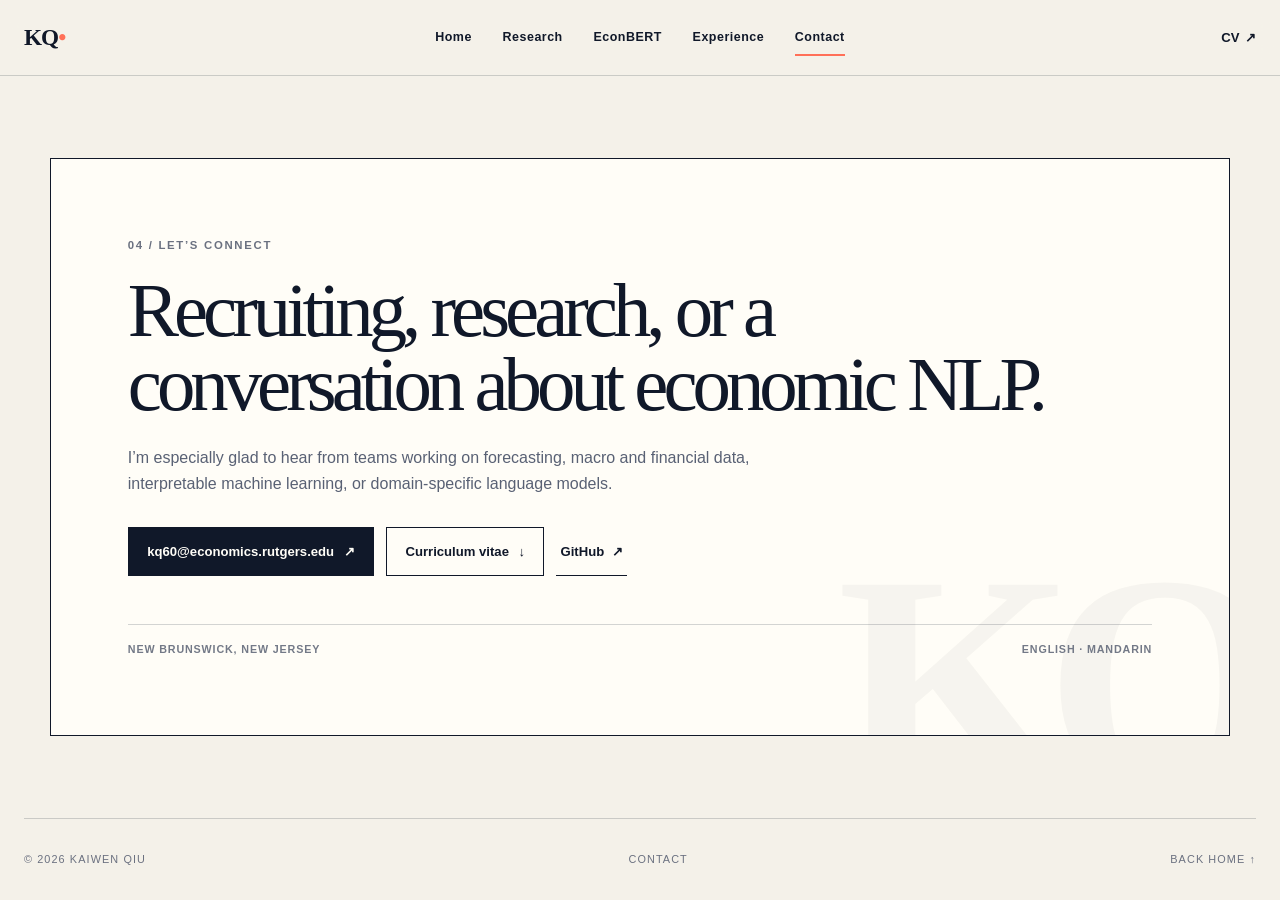
==== contact.html @ 98db7cef "Split portfolio into focused research pages" ====
<!doctype html>
<html lang="en">
  <head>
    <meta charset="UTF-8" />
    <meta name="viewport" content="width=device-width, initial-scale=1" />
    <meta
      name="description"
      content="Contact Kaiwen Qiu about recruiting, research collaboration, forecasting, quantitative economics, or economic NLP."
    />
    <meta name="theme-color" content="#101829" />
    <meta property="og:type" content="website" />
    <meta
      property="og:url"
      content="https://q136844908.github.io/contact.html"
    />
    <meta property="og:title" content="Contact — Kaiwen Qiu" />
    <meta
      property="og:description"
      content="Get in touch about recruiting, research collaboration, forecasting, or economic NLP."
    />
    <meta
      property="og:image"
      content="https://q136844908.github.io/assets/og-preview.jpg"
    />
    <meta name="twitter:card" content="summary_large_image" />
    <link rel="canonical" href="https://q136844908.github.io/contact.html" />
    <title>Contact — Kaiwen Qiu</title>
    <link rel="icon" href="assets/favicon.svg" />
    <link rel="stylesheet" href="styles.css" />
  </head>
  <body class="subpage contact-page">
    <a class="skip-link" href="#main-content">Skip to content</a>

    <header class="site-header">
      <a class="wordmark" href="index.html" aria-label="Kaiwen Qiu home"
        >KQ<span>•</span></a
      >
      <nav aria-label="Primary navigation">
        <a href="index.html">Home</a>
        <a href="research.html">Research</a>
        <a href="econbert.html">EconBERT</a>
        <a href="experience.html">Experience</a>
        <a class="active" aria-current="page" href="contact.html">Contact</a>
      </nav>
      <a
        class="nav-cv"
        href="assets/Kaiwen_Qiu_CV.pdf"
        target="_blank"
        rel="noreferrer"
        >CV <span aria-hidden="true">↗</span></a
      >
    </header>

    <main id="main-content" class="contact-main">
      <section class="section-shell contact standalone-contact">
        <div class="contact-card">
          <p class="section-index">04 / Let’s connect</p>
          <h1>Recruiting, research, or a conversation about economic NLP.</h1>
          <p>
            I’m especially glad to hear from teams working on forecasting, macro
            and financial data, interpretable machine learning, or
            domain-specific language models.
          </p>
          <div class="contact-actions">
            <a class="button-primary" href="mailto:kq60@economics.rutgers.edu"
              >kq60@economics.rutgers.edu <span aria-hidden="true">↗</span></a
            >
            <a
              class="button-secondary"
              href="assets/Kaiwen_Qiu_CV.pdf"
              target="_blank"
              rel="noreferrer"
              >Curriculum vitae <span aria-hidden="true">↓</span></a
            >
            <a
              class="text-link"
              href="https://github.com/q136844908"
              target="_blank"
              rel="noreferrer"
              >GitHub <span aria-hidden="true">↗</span></a
            >
          </div>
          <div class="contact-meta">
            <span>New Brunswick, New Jersey</span
            ><span>English · Mandarin</span>
          </div>
        </div>
      </section>
    </main>

    <footer>
      <span>© 2026 Kaiwen Qiu</span>
      <span>Contact</span>
      <a href="index.html">Back home ↑</a>
    </footer>
  </body>
</html>
---- styles.css ----
:root {
  --ink: #101829;
  --ink-soft: #253049;
  --paper: #f4f1e9;
  --paper-deep: #e8e2d7;
  --white: #fffdf7;
  --coral: #ff7058;
  --aqua: #55d9c6;
  --violet: #ac9cff;
  --muted: #596174;
  --line: rgba(16, 24, 41, 0.18);
  --dark-line: #39455e;
  --radius: 0.55rem;
  --serif: Georgia, "Times New Roman", serif;
  --sans: "Avenir Next", Avenir, "Segoe UI", Helvetica, Arial, sans-serif;
}

* {
  box-sizing: border-box;
}

html {
  scroll-behavior: smooth;
  scroll-padding-top: 96px;
}

body {
  margin: 0;
  overflow-x: hidden;
  background: var(--paper);
  color: var(--ink);
  font-family: var(--sans);
  font-size: 16px;
  line-height: 1.6;
  text-rendering: optimizeLegibility;
}

a {
  color: inherit;
  text-decoration: none;
}
button,
textarea {
  font: inherit;
}
button {
  color: inherit;
}
img {
  max-width: 100%;
}
::selection {
  background: var(--aqua);
  color: var(--ink);
}

:focus-visible {
  outline: 3px solid var(--coral);
  outline-offset: 4px;
}

.skip-link {
  position: fixed;
  z-index: 100;
  top: 12px;
  left: 12px;
  padding: 0.6rem 0.8rem;
  background: var(--ink);
  color: var(--white);
  transform: translateY(-150%);
  transition: transform 0.2s ease;
}

.skip-link:focus {
  transform: translateY(0);
}

.sr-only {
  position: absolute;
  width: 1px;
  height: 1px;
  padding: 0;
  margin: -1px;
  overflow: hidden;
  clip: rect(0, 0, 0, 0);
  white-space: nowrap;
  border: 0;
}

.section-shell {
  width: min(1180px, calc(100% - 48px));
  margin-inline: auto;
}

.site-header {
  position: sticky;
  z-index: 20;
  top: 0;
  width: 100%;
  min-height: 76px;
  padding-inline: max(24px, calc((100% - 1280px) / 2));
  display: grid;
  grid-template-columns: 1fr auto 1fr;
  align-items: center;
  background: rgba(244, 241, 233, 0.93);
  border-bottom: 1px solid var(--line);
  backdrop-filter: blur(14px);
}

.wordmark {
  width: max-content;
  font-family: var(--serif);
  font-size: 1.45rem;
  font-weight: 700;
  letter-spacing: -0.04em;
}

.wordmark span {
  color: var(--coral);
}

.site-header nav {
  display: flex;
  gap: clamp(1.1rem, 2.4vw, 2rem);
  font-size: 0.78rem;
  font-weight: 750;
  letter-spacing: 0.04em;
}

.site-header nav a,
.nav-cv,
footer a {
  transition: opacity 0.2s ease;
}

.site-header nav a:hover,
.nav-cv:hover,
footer a:hover {
  opacity: 0.56;
}

.nav-cv {
  justify-self: end;
  display: inline-flex;
  align-items: center;
  gap: 0.35rem;
  font-size: 0.82rem;
  font-weight: 800;
}

.hero {
  position: relative;
  min-height: calc(100vh - 76px);
  padding: clamp(64px, 8vw, 112px) 0 94px;
  display: grid;
  grid-template-columns: minmax(0, 0.92fr) minmax(460px, 1.08fr);
  gap: clamp(3.5rem, 7vw, 6.7rem);
  align-items: center;
}

.hero::before,
.hero::after {
  content: "";
  position: absolute;
  pointer-events: none;
}

.hero::before {
  z-index: -1;
  width: 430px;
  height: 430px;
  left: -290px;
  top: 70px;
  border: 1px solid rgba(16, 24, 41, 0.09);
  border-radius: 50%;
}

.hero::after {
  z-index: -1;
  right: -160px;
  bottom: 38px;
  width: 320px;
  height: 130px;
  background-image: radial-gradient(
    rgba(16, 24, 41, 0.14) 1px,
    transparent 1px
  );
  background-size: 13px 13px;
  opacity: 0.5;
}

.availability,
.section-index,
.eyebrow {
  font-size: 0.71rem;
  text-transform: uppercase;
  letter-spacing: 0.15em;
  font-weight: 800;
}

.availability {
  display: flex;
  align-items: center;
  gap: 0.65rem;
  margin: 0;
}

.availability span {
  width: 8px;
  height: 8px;
  border-radius: 50%;
  background: var(--coral);
  box-shadow: 0 0 0 5px rgba(255, 112, 88, 0.13);
}

.hero h1 {
  margin: 1.45rem 0 1.45rem;
  font-family: var(--serif);
  font-size: clamp(5rem, 9vw, 8.1rem);
  font-weight: 500;
  line-height: 0.76;
  letter-spacing: -0.078em;
}

.hero-role {
  max-width: 690px;
  margin: 0;
  font-size: clamp(1.48rem, 2.7vw, 2.35rem);
  font-weight: 680;
  line-height: 1.13;
  letter-spacing: -0.043em;
}

.hero-role em {
  color: var(--coral);
  font-family: var(--serif);
  font-weight: 500;
}

.hero-summary {
  max-width: 610px;
  margin: 1.55rem 0 0;
  color: #485168;
  font-size: 1rem;
}

.hero-actions,
.contact-actions {
  display: flex;
  flex-wrap: wrap;
  gap: 0.75rem;
  margin-top: 1.9rem;
}

.button-primary,
.button-secondary {
  min-height: 49px;
  padding: 0.72rem 1.15rem;
  display: inline-flex;
  align-items: center;
  justify-content: center;
  gap: 0.6rem;
  border: 1px solid var(--ink);
  font-size: 0.82rem;
  font-weight: 800;
  transition:
    transform 0.2s ease,
    box-shadow 0.2s ease;
}

.button-primary {
  background: var(--ink);
  color: var(--white);
}
.button-secondary {
  background: transparent;
}

.button-primary:hover,
.button-secondary:hover {
  transform: translate(-2px, -2px);
  box-shadow: 4px 4px 0 var(--coral);
}

.role-note {
  max-width: 540px;
  margin: 1.1rem 0 0;
  color: #6a7180;
  font-size: 0.76rem;
}

.hero-demo {
  min-width: 0;
}

.demo-card {
  position: relative;
  overflow: hidden;
  padding: clamp(1.2rem, 3vw, 1.7rem);
  background: var(--ink);
  color: var(--white);
  border-radius: 11px;
  box-shadow: 16px 18px 0 rgba(255, 112, 88, 0.25);
}

.demo-card::before {
  content: "";
  position: absolute;
  inset: 0 0 auto auto;
  width: 240px;
  height: 240px;
  background: radial-gradient(
    circle at 100% 0%,
    rgba(85, 217, 198, 0.2),
    transparent 66%
  );
  pointer-events: none;
}

.demo-topline {
  display: flex;
  justify-content: space-between;
  gap: 1rem;
  color: #aeb8cf;
  font-size: 0.64rem;
  letter-spacing: 0.11em;
  font-weight: 800;
}

.demo-topline > div {
  display: flex;
  align-items: center;
  gap: 0.5rem;
}

.live-dot {
  width: 7px;
  height: 7px;
  display: inline-block;
  flex: 0 0 auto;
  border-radius: 50%;
  background: var(--aqua);
  box-shadow: 0 0 0 4px rgba(85, 217, 198, 0.12);
}

.demo-card h2 {
  max-width: 470px;
  margin: 1.25rem 0 0.35rem;
  font-family: var(--serif);
  font-size: clamp(1.65rem, 3vw, 2.15rem);
  font-weight: 500;
  line-height: 1.08;
  letter-spacing: -0.04em;
}

.demo-intro {
  max-width: 490px;
  margin: 0 0 1.15rem;
  color: #aeb8cf;
  font-size: 0.8rem;
}

.example-tabs {
  display: flex;
  flex-wrap: wrap;
  gap: 0.4rem;
  margin-bottom: 0.55rem;
}

.example-tabs button {
  border: 1px solid #3b4761;
  background: transparent;
  color: #b7c0d2;
  border-radius: 99px;
  padding: 0.28rem 0.68rem;
  font-size: 0.67rem;
  cursor: pointer;
}

.example-tabs button:hover {
  border-color: var(--aqua);
}

.example-tabs button.active {
  background: var(--aqua);
  border-color: var(--aqua);
  color: var(--ink);
  font-weight: 800;
}

.demo-card textarea {
  display: block;
  width: 100%;
  min-height: 118px;
  resize: vertical;
  border: 1px solid #3b4761;
  border-radius: 4px;
  outline: none;
  background: #172238;
  color: var(--white);
  padding: 0.85rem;
  font-size: 0.84rem;
  line-height: 1.52;
  transition: border-color 0.2s ease;
}

.demo-card textarea:focus {
  border-color: var(--aqua);
}

.analyze-button {
  width: 100%;
  margin-top: 0.55rem;
  padding: 0.72rem 1rem;
  display: flex;
  align-items: center;
  justify-content: center;
  gap: 0.5rem;
  border: 0;
  background: var(--coral);
  color: var(--ink);
  font-weight: 850;
  cursor: pointer;
  transition: background 0.2s ease;
}

.analyze-button:hover {
  background: #ff8a76;
}
.analyze-button:disabled {
  opacity: 0.6;
  cursor: not-allowed;
}

.result-panel {
  margin-top: 1.05rem;
  padding-top: 0.95rem;
  border-top: 1px solid #34415b;
}
.score-head {
  display: flex;
  align-items: center;
  justify-content: space-between;
  gap: 1rem;
}
.score-head > div {
  display: flex;
  align-items: baseline;
  gap: 0.7rem;
}
.score-head span {
  color: #aeb8cf;
  font-size: 0.71rem;
}
.score-head strong {
  font-family: var(--serif);
  font-size: 1.85rem;
  font-weight: 500;
}

.classification {
  display: inline-flex;
  align-items: center;
  gap: 0.3rem;
  padding: 0.24rem 0.5rem;
  border: 1px solid #45516a;
  border-radius: 99px;
}

.classification.positive {
  color: var(--aqua);
}
.classification.negative {
  color: #ff947f;
}
.classification.neutral {
  color: #d1c8ff;
}

.tone-track {
  position: relative;
  height: 5px;
  margin: 0.58rem 0 0.2rem;
  background: linear-gradient(90deg, var(--coral), #6f7890 50%, var(--aqua));
  border-radius: 99px;
}

.tone-track i {
  position: absolute;
  top: 50%;
  width: 13px;
  height: 13px;
  background: var(--white);
  border: 3px solid var(--ink);
  border-radius: 50%;
  transform: translate(-50%, -50%);
}

.tone-labels {
  display: flex;
  justify-content: space-between;
  color: #8390a9;
  font-size: 0.57rem;
}

.probabilities {
  display: grid;
  grid-template-columns: repeat(3, 1fr);
  gap: 0.7rem;
  margin-top: 0.8rem;
}

.probabilities div {
  display: grid;
  grid-template-columns: 1fr auto;
  gap: 0.33rem;
  color: #aeb8cf;
  font-size: 0.64rem;
}

.probabilities b {
  color: var(--white);
}
.probabilities i {
  grid-column: 1 / -1;
  height: 3px;
  overflow: hidden;
  background: #34415b;
}
.probabilities em {
  display: block;
  height: 100%;
  background: var(--aqua);
  transition: width 0.25s ease;
}
.demo-footnote {
  margin: 0.7rem 0 0;
  color: #7d89a0;
  font-size: 0.59rem;
}

.demo-notice {
  margin-top: 0.9rem;
  padding: 0.72rem;
  border: 1px solid rgba(255, 112, 88, 0.55);
  background: rgba(255, 112, 88, 0.08);
  color: #c9d0df;
  font-size: 0.72rem;
}

.demo-notice strong {
  display: block;
  color: var(--white);
}

.demo-link {
  width: max-content;
  margin: 1.2rem 0 0 auto;
  display: flex;
  align-items: center;
  gap: 0.5rem;
  border-bottom: 1px solid var(--ink);
  font-size: 0.72rem;
  font-weight: 800;
}

.proof-bar {
  background: var(--coral);
  border-block: 1px solid var(--ink);
}

.proof-grid {
  display: grid;
  grid-template-columns: repeat(4, 1fr);
}

.proof-grid div {
  min-height: 108px;
  padding: 1.15rem 1.4rem;
  display: flex;
  flex-direction: column;
  justify-content: center;
  border-right: 1px solid rgba(16, 24, 41, 0.35);
}

.proof-grid div:first-child {
  border-left: 1px solid rgba(16, 24, 41, 0.35);
}
.proof-grid strong {
  font-family: var(--serif);
  font-size: 1.22rem;
  font-weight: 600;
  letter-spacing: -0.02em;
}
.proof-grid span {
  margin-top: 0.12rem;
  font-size: 0.69rem;
  font-weight: 720;
  letter-spacing: 0.035em;
}

.section-block {
  padding-block: 122px;
}

.section-heading {
  display: grid;
  grid-template-columns: 0.7fr 1.3fr 0.75fr;
  gap: clamp(2rem, 4vw, 3.4rem);
  align-items: start;
  margin-bottom: 4.3rem;
}

.section-index {
  margin: 0;
  color: #6b7180;
}

.section-heading h2,
.story-heading h2,
.contact h2 {
  margin: 0;
  font-family: var(--serif);
  font-size: clamp(2.65rem, 5vw, 4.85rem);
  font-weight: 500;
  line-height: 0.99;
  letter-spacing: -0.057em;
}

.section-heading > p:last-child,
.story-heading > p {
  margin: 0.15rem 0 0;
  color: var(--muted);
}

.research-list {
  border-top: 1px solid var(--ink);
}

.research-card {
  position: relative;
  padding: 2.35rem 0;
  display: grid;
  grid-template-columns: 72px minmax(0, 1.04fr) minmax(300px, 0.96fr);
  gap: clamp(1.5rem, 4vw, 3rem);
  border-bottom: 1px solid var(--line);
}

.research-card::before {
  content: "";
  position: absolute;
  left: 0;
  bottom: -1px;
  width: 70px;
  height: 3px;
  transition: width 0.35s ease;
}

.research-card:hover::before {
  width: 100%;
}
.research-card.coral::before {
  background: var(--coral);
}
.research-card.aqua::before {
  background: var(--aqua);
}
.research-card.violet::before {
  background: var(--violet);
}
.paper-number {
  font-family: var(--serif);
  font-size: 1.05rem;
}

.paper-body > p:first-child,
.eyebrow {
  margin: 0 0 0.7rem;
  color: #6b7180;
  font-size: 0.68rem;
  font-weight: 800;
  letter-spacing: 0.12em;
  text-transform: uppercase;
}

.paper-body h3 {
  margin: 0;
  font-family: var(--serif);
  font-size: clamp(1.55rem, 2.3vw, 1.95rem);
  font-weight: 500;
  line-height: 1.12;
  letter-spacing: -0.032em;
}

.paper-authors {
  margin: 0.75rem 0 0;
  color: #555e71;
  font-size: 0.79rem;
  font-style: italic;
}

.tags {
  display: flex;
  flex-wrap: wrap;
  gap: 0.35rem;
  margin-top: 1.05rem;
}

.tags span {
  padding: 0.24rem 0.55rem;
  border: 1px solid var(--line);
  border-radius: 99px;
  font-size: 0.64rem;
  font-weight: 700;
}

.paper-summary > p {
  margin: 0;
  color: #50596d;
  font-size: 0.88rem;
}

.paper-result {
  margin-top: 1.1rem;
  padding: 0.9rem 1rem;
  display: grid;
  grid-template-columns: auto 1fr;
  gap: 0.85rem;
  align-items: center;
  background: var(--paper-deep);
  border-left: 3px solid var(--coral);
}

.paper-result strong {
  font-family: var(--serif);
  font-size: 1.55rem;
  white-space: nowrap;
}
.paper-result span {
  color: #4f5768;
  font-size: 0.73rem;
  line-height: 1.42;
}

.paper-summary details {
  margin-top: 1rem;
  border-top: 1px solid var(--line);
}

.paper-summary summary {
  padding: 0.72rem 0;
  display: flex;
  justify-content: space-between;
  gap: 1rem;
  font-size: 0.7rem;
  font-weight: 800;
  letter-spacing: 0.06em;
  text-transform: uppercase;
  cursor: pointer;
  list-style: none;
}

.paper-summary summary::-webkit-details-marker {
  display: none;
}
.paper-summary summary span {
  color: var(--coral);
  font-size: 1rem;
  transition: transform 0.2s ease;
}
.paper-summary details[open] summary span {
  transform: rotate(45deg);
}
.paper-summary details p {
  margin: 0 0 0.75rem;
  color: #596174;
  font-size: 0.8rem;
}

.econbert-story {
  padding-block: 122px;
  background: var(--ink);
  color: var(--white);
}
.section-index.light {
  color: #a7b1c5;
}

.story-heading {
  display: grid;
  grid-template-columns: 1.35fr 0.65fr;
  gap: clamp(3rem, 7vw, 6rem);
  align-items: end;
}

.story-heading h2 {
  margin-top: 1.2rem;
}
.story-heading > p {
  color: #b5bed0;
}

.method-grid {
  margin-top: 4.5rem;
  display: grid;
  grid-template-columns: repeat(4, 1fr);
  border-block: 1px solid var(--dark-line);
}

.method-grid article {
  padding: 2rem 1.4rem 2rem 0;
  border-right: 1px solid var(--dark-line);
}
.method-grid article:not(:first-child) {
  padding-left: 1.4rem;
}
.method-grid article:last-child {
  border-right: 0;
}
.method-grid span {
  font-family: var(--serif);
  color: var(--coral);
}
.method-grid h3 {
  margin: 1.45rem 0 0.5rem;
  font-size: 0.95rem;
}
.method-grid p {
  margin: 0;
  color: #a7b1c5;
  font-size: 0.8rem;
}

.metric-strip {
  margin-top: 2rem;
  display: grid;
  grid-template-columns: repeat(4, 1fr);
  background: #172238;
}
.metric-strip div {
  padding: 1.25rem;
  border-right: 1px solid #34415b;
}
.metric-strip div:last-child {
  border-right: 0;
}
.metric-strip strong {
  display: block;
  color: var(--aqua);
  font-family: var(--serif);
  font-size: 1.65rem;
  font-weight: 500;
}
.metric-strip span {
  color: #9aa6bc;
  font-size: 0.7rem;
}

.research-figure {
  margin: 4rem 0 0;
}
.research-figure img {
  display: block;
  width: 100%;
  height: auto;
  background: white;
  border: 1px solid #3b4761;
}
.research-figure figcaption {
  max-width: 800px;
  margin-top: 0.9rem;
  color: #9aa6bc;
  font-size: 0.76rem;
}
.research-figure figcaption strong {
  color: var(--white);
}

.researcher-note {
  margin-top: 3.5rem;
  padding-top: 1.8rem;
  display: grid;
  grid-template-columns: 0.38fr 1fr;
  gap: 2rem;
  border-top: 1px solid var(--dark-line);
}

.researcher-note p {
  margin: 0;
  color: #909bb2;
  font-size: 0.68rem;
  font-weight: 800;
  letter-spacing: 0.13em;
  text-transform: uppercase;
}
.researcher-note div {
  display: flex;
  flex-wrap: wrap;
  gap: 0.55rem;
}
.researcher-note span {
  padding: 0.35rem 0.65rem;
  border: 1px solid #48546d;
  color: #c1c9d8;
  font-size: 0.7rem;
}

.section-heading.horizontal {
  grid-template-columns: 1.15fr 0.55fr;
  align-items: end;
}
.section-heading.horizontal > div h2 {
  margin-top: 1rem;
}

.experience-grid {
  display: grid;
  grid-template-columns: 1.05fr 0.95fr;
  gap: 1px;
  background: var(--line);
  border: 1px solid var(--line);
}

.experience-feature,
.capability-stack article {
  background: var(--paper);
}
.experience-feature {
  padding: clamp(1.8rem, 4vw, 3rem);
}
.experience-feature .eyebrow {
  color: #6b7180;
}

.experience-feature h3 {
  max-width: 560px;
  margin: 1.1rem 0 2.5rem;
  font-family: var(--serif);
  font-size: clamp(2rem, 3.5vw, 3.35rem);
  font-weight: 500;
  line-height: 1;
  letter-spacing: -0.045em;
}

.experience-feature ul {
  margin: 0;
  padding: 0;
  list-style: none;
  border-top: 1px solid var(--line);
}
.experience-feature li {
  position: relative;
  padding: 0.88rem 0 0.88rem 1.3rem;
  border-bottom: 1px solid var(--line);
  color: #4f586b;
  font-size: 0.84rem;
}
.experience-feature li::before {
  content: "↗";
  position: absolute;
  left: 0;
  color: var(--coral);
  font-weight: 800;
}

.capability-stack {
  display: grid;
  gap: 1px;
  background: var(--line);
}
.capability-stack article {
  padding: 1.25rem 1.45rem;
  display: grid;
  gap: 0.35rem;
}
.capability-stack span {
  color: #6b7180;
  font-size: 0.65rem;
  font-weight: 800;
  letter-spacing: 0.12em;
  text-transform: uppercase;
}
.capability-stack strong {
  font-family: var(--serif);
  font-size: 1.03rem;
  font-weight: 500;
  line-height: 1.42;
}

.signal-grid {
  margin-top: 1.2rem;
  display: grid;
  grid-template-columns: repeat(3, 1fr);
  gap: 1px;
  background: var(--line);
  border: 1px solid var(--line);
}
.signal-grid article {
  min-height: 190px;
  padding: 1.6rem;
  background: var(--paper);
}
.signal-grid b {
  font-family: var(--serif);
  font-size: 1.2rem;
  font-weight: 600;
}
.signal-grid p {
  margin: 1.8rem 0 0;
  color: #586174;
  font-size: 0.8rem;
}

.credentials {
  padding-block: 100px;
  background: #243049;
  color: var(--white);
}
.credential-grid {
  display: grid;
  grid-template-columns: 1fr 1fr;
  gap: clamp(3rem, 8vw, 7rem);
}
.credential-icon {
  display: block;
  margin-bottom: 1.5rem;
  color: var(--aqua);
  font-size: 1.4rem;
}

.credential-grid h2 {
  margin: 1rem 0 2rem;
  font-family: var(--serif);
  font-size: clamp(2rem, 3.4vw, 2.65rem);
  font-weight: 500;
  line-height: 1.07;
  letter-spacing: -0.038em;
}

.credential-grid ul {
  margin: 0;
  padding: 0;
  list-style: none;
  border-top: 1px solid #48536a;
}
.credential-grid li {
  padding: 0.95rem 0;
  display: grid;
  gap: 0.14rem;
  border-bottom: 1px solid #48536a;
}
.credential-grid li strong {
  font-size: 0.84rem;
}
.credential-grid li span {
  color: #aeb8ca;
  font-size: 0.74rem;
}

.contact {
  padding-block: 120px;
}

.contact-card {
  position: relative;
  overflow: hidden;
  padding: clamp(2rem, 6vw, 5.3rem);
  background: var(--white);
  border: 1px solid var(--ink);
}

.contact-card::after {
  content: "KQ";
  position: absolute;
  right: -0.08em;
  bottom: -0.33em;
  color: rgba(16, 24, 41, 0.035);
  font-family: var(--serif);
  font-size: clamp(9rem, 24vw, 21rem);
  font-weight: 700;
  line-height: 1;
  letter-spacing: -0.1em;
  pointer-events: none;
}

.contact h2 {
  position: relative;
  z-index: 1;
  max-width: 920px;
  margin-top: 1.25rem;
}
.contact-card > p:not(.section-index) {
  position: relative;
  z-index: 1;
  max-width: 680px;
  margin: 1.5rem 0 0;
  color: var(--muted);
}
.contact-actions {
  position: relative;
  z-index: 1;
}
.contact-actions .text-link {
  min-height: 49px;
  padding: 0.72rem 0.25rem;
  display: inline-flex;
  align-items: center;
  gap: 0.5rem;
  border-bottom: 1px solid var(--ink);
  font-size: 0.82rem;
  font-weight: 800;
}

footer {
  width: min(1280px, calc(100% - 48px));
  min-height: 82px;
  margin: auto;
  display: flex;
  align-items: center;
  justify-content: space-between;
  gap: 1rem;
  border-top: 1px solid var(--line);
  color: #6b7180;
  font-size: 0.68rem;
  letter-spacing: 0.1em;
  text-transform: uppercase;
}

@media (max-width: 1050px) {
  .site-header {
    grid-template-columns: auto 1fr auto;
  }
  .site-header nav {
    justify-self: center;
  }
  .hero {
    grid-template-columns: 1fr;
    min-height: auto;
  }
  .hero-copy {
    max-width: 780px;
  }
  .hero-demo {
    max-width: 760px;
  }
  .section-heading {
    grid-template-columns: 0.55fr 1.4fr;
  }
  .section-heading > p:last-child {
    grid-column: 2;
  }
  .research-card {
    grid-template-columns: 54px 1fr;
  }
  .paper-summary {
    grid-column: 2;
  }
  .story-heading {
    grid-template-columns: 1fr;
    gap: 2rem;
  }
  .method-grid,
  .metric-strip {
    grid-template-columns: repeat(2, 1fr);
  }
  .method-grid article:nth-child(2) {
    border-right: 0;
  }
  .method-grid article:nth-child(-n + 2) {
    border-bottom: 1px solid var(--dark-line);
  }
}

@media (max-width: 800px) {
  html {
    scroll-padding-top: 122px;
  }
  .site-header {
    min-height: 112px;
    padding: 0 18px;
    grid-template-columns: 1fr auto;
    grid-template-rows: 62px 50px;
  }
  .site-header nav {
    width: calc(100vw - 36px);
    grid-column: 1 / -1;
    grid-row: 2;
    justify-self: stretch;
    justify-content: flex-start;
    overflow-x: auto;
    scrollbar-width: none;
    gap: 1.35rem;
    border-top: 1px solid var(--line);
  }
  .site-header nav::-webkit-scrollbar {
    display: none;
  }
  .site-header nav a {
    flex: 0 0 auto;
    padding-block: 0.8rem;
  }
  .proof-grid {
    grid-template-columns: repeat(2, 1fr);
  }
  .proof-grid div:nth-child(2) {
    border-right: 0;
  }
  .proof-grid div:nth-child(-n + 2) {
    border-bottom: 1px solid rgba(16, 24, 41, 0.35);
  }
  .section-heading.horizontal {
    grid-template-columns: 1fr;
    align-items: start;
  }
  .experience-grid {
    grid-template-columns: 1fr;
  }
  .signal-grid {
    grid-template-columns: 1fr;
  }
  .signal-grid article {
    min-height: auto;
  }
  .credential-grid {
    grid-template-columns: 1fr;
  }
}

@media (max-width: 600px) {
  .section-shell,
  footer {
    width: min(100% - 28px, 1180px);
  }
  .hero {
    padding: 52px 0 72px;
    gap: 3.2rem;
  }
  .hero h1 {
    font-size: clamp(4.2rem, 25vw, 6.4rem);
  }
  .hero-role {
    font-size: 1.55rem;
  }
  .demo-card {
    padding: 1.05rem;
    box-shadow: 8px 10px 0 rgba(255, 112, 88, 0.25);
  }
  .demo-topline {
    font-size: 0.56rem;
  }
  .probabilities {
    grid-template-columns: 1fr;
  }
  .proof-grid {
    width: 100%;
  }
  .proof-grid div {
    min-height: 96px;
    padding: 0.95rem 1rem;
  }
  .proof-grid div:nth-child(odd) {
    border-left: 0;
  }
  .proof-grid div:nth-child(even) {
    border-right: 0;
  }
  .proof-grid strong {
    font-size: 1.05rem;
  }
  .section-block,
  .econbert-story,
  .contact {
    padding-block: 78px;
  }
  .section-heading {
    grid-template-columns: 1fr;
    gap: 1.35rem;
    margin-bottom: 3rem;
  }
  .section-heading > p:last-child {
    grid-column: 1;
  }
  .research-card {
    grid-template-columns: 1fr;
    gap: 0.9rem;
  }
  .paper-number {
    color: var(--coral);
  }
  .paper-summary {
    grid-column: 1;
  }
  .method-grid,
  .metric-strip {
    grid-template-columns: 1fr;
  }
  .method-grid article,
  .method-grid article:not(:first-child) {
    padding: 1.45rem 0;
    border-right: 0;
    border-bottom: 1px solid var(--dark-line);
  }
  .metric-strip div {
    border-right: 0;
    border-bottom: 1px solid #34415b;
  }
  .metric-strip div:last-child {
    border-bottom: 0;
  }
  .researcher-note {
    grid-template-columns: 1fr;
    gap: 1rem;
  }
  .contact-card {
    padding: 1.7rem 1.3rem;
  }
  .contact-actions {
    align-items: stretch;
    flex-direction: column;
  }
  .contact-actions .button-primary,
  .contact-actions .button-secondary {
    width: 100%;
  }
  .contact-actions .text-link {
    width: max-content;
  }
  footer {
    padding-block: 1.25rem;
    flex-direction: column;
    align-items: flex-start;
    justify-content: center;
  }
}

@media print {
  .site-header,
  .hero-demo,
  .proof-bar,
  .contact,
  footer {
    display: none;
  }
  body {
    background: white;
    color: black;
  }
  .section-shell {
    width: 100%;
  }
  .hero {
    min-height: auto;
    padding: 1rem 0 2rem;
  }
  .section-block,
  .econbert-story,
  .credentials {
    padding: 2rem 0;
  }
  .econbert-story,
  .credentials {
    background: white;
    color: black;
  }
  .section-index.light,
  .story-heading > p,
  .method-grid p,
  .credential-grid li span {
    color: #333;
  }
}

@media (prefers-reduced-motion: reduce) {
  html {
    scroll-behavior: auto;
  }
  *,
  *::before,
  *::after {
    animation-duration: 0.01ms !important;
    animation-iteration-count: 1 !important;
    transition-duration: 0.01ms !important;
  }
}

/* Multi-page portfolio */

.site-header nav a {
  position: relative;
}

.site-header nav a.active::after {
  content: "";
  position: absolute;
  right: 0;
  bottom: -0.55rem;
  left: 0;
  height: 2px;
  background: var(--coral);
}

.home-directory {
  padding-block: 92px 112px;
  display: grid;
  grid-template-columns: 0.48fr 1.52fr;
  gap: clamp(2.5rem, 7vw, 7rem);
  align-items: start;
}

.home-directory h2 {
  margin: 1rem 0 0;
  font-family: var(--serif);
  font-size: clamp(2.2rem, 4vw, 3.7rem);
  font-weight: 500;
  line-height: 1;
  letter-spacing: -0.05em;
}

.directory-grid {
  display: grid;
  grid-template-columns: repeat(2, 1fr);
  gap: 1px;
  background: var(--line);
  border: 1px solid var(--line);
}

.directory-grid a {
  min-height: 225px;
  padding: 1.5rem;
  display: flex;
  flex-direction: column;
  background: var(--paper);
  transition: background 0.2s ease;
}

.directory-grid a:hover {
  background: var(--white);
}

.directory-grid span {
  color: var(--coral);
  font-family: var(--serif);
  font-size: 0.78rem;
}

.directory-grid strong {
  margin-top: 1.1rem;
  font-family: var(--serif);
  font-size: 1.65rem;
  font-weight: 500;
}

.directory-grid p {
  margin: 0.65rem 0 1.25rem;
  color: var(--muted);
  font-size: 0.78rem;
}

.directory-grid b {
  margin-top: auto;
  font-size: 0.67rem;
  letter-spacing: 0.08em;
  text-transform: uppercase;
}

.page-main {
  min-height: calc(100vh - 158px);
}

.page-intro {
  padding-block: clamp(72px, 9vw, 124px) clamp(58px, 7vw, 92px);
  display: grid;
  grid-template-columns: 0.44fr 1.16fr 0.55fr;
  gap: clamp(2rem, 5vw, 4.5rem);
  align-items: start;
}

.page-intro h1,
.econbert-story .story-heading h1,
.contact h1 {
  margin: 0;
  font-family: var(--serif);
  font-size: clamp(3rem, 6vw, 5.8rem);
  font-weight: 500;
  line-height: 0.96;
  letter-spacing: -0.065em;
}

.page-intro > p:last-child {
  margin: 0.25rem 0 0;
  color: var(--muted);
  font-size: 0.92rem;
}

.paper-archive {
  border-top: 1px solid var(--ink);
}

.paper-entry {
  position: relative;
  padding: clamp(2.2rem, 5vw, 4rem) 0;
  display: grid;
  grid-template-columns: 84px 1fr;
  gap: clamp(1.25rem, 4vw, 3rem);
  border-bottom: 1px solid var(--line);
}

.paper-entry::after {
  content: "";
  position: absolute;
  bottom: -1px;
  left: 0;
  width: 84px;
  height: 3px;
}

.paper-entry.coral::after {
  background: var(--coral);
}

.paper-entry.aqua::after {
  background: var(--aqua);
}

.paper-entry.violet::after {
  background: var(--violet);
}

.paper-entry.gold::after {
  background: #e6b84e;
}

.paper-content {
  max-width: 980px;
}

.paper-content h2 {
  max-width: 900px;
  margin: 0;
  font-family: var(--serif);
  font-size: clamp(1.9rem, 3.5vw, 3.25rem);
  font-weight: 500;
  line-height: 1.07;
  letter-spacing: -0.045em;
}

.paper-content .paper-authors {
  margin-top: 1rem;
  color: #4f586b;
  font-size: 0.86rem;
  font-style: normal;
}

.paper-content .paper-authors strong {
  color: var(--ink);
}

.paper-status {
  margin: 0.45rem 0 0;
  color: #6b7180;
  font-size: 0.68rem;
  font-weight: 800;
  letter-spacing: 0.12em;
  text-transform: uppercase;
}

.publication-link {
  width: max-content;
  margin-top: 1.2rem;
  display: inline-flex;
  gap: 0.5rem;
  align-items: center;
  border-bottom: 1px solid var(--ink);
  font-size: 0.75rem;
  font-weight: 800;
}

.abstract-panel {
  max-width: 900px;
  margin-top: 1.6rem;
  border-top: 1px solid var(--line);
  border-bottom: 1px solid var(--line);
}

.abstract-panel summary {
  padding: 0.95rem 0;
  display: flex;
  justify-content: space-between;
  gap: 1rem;
  font-size: 0.72rem;
  font-weight: 850;
  letter-spacing: 0.1em;
  list-style: none;
  text-transform: uppercase;
  cursor: pointer;
}

.abstract-panel summary::-webkit-details-marker {
  display: none;
}

.abstract-panel summary span {
  color: var(--coral);
  font-size: 1.1rem;
  transition: transform 0.2s ease;
}

.abstract-panel[open] summary span {
  transform: rotate(45deg);
}

.abstract-panel > p {
  margin: 0 0 1rem;
  color: #4e576a;
  font-size: 0.88rem;
  line-height: 1.75;
}

.page-cta {
  margin-block: 72px 100px;
  padding: 1.3rem 0;
  display: flex;
  align-items: center;
  justify-content: space-between;
  gap: 2rem;
  border-block: 1px solid var(--line);
}

.page-cta p {
  max-width: 660px;
  margin: 0;
  color: var(--muted);
  font-size: 0.85rem;
}

.page-cta .button-primary {
  flex: 0 0 auto;
}

.dark-page {
  background: var(--ink);
}

.econbert-story.standalone {
  min-height: calc(100vh - 76px);
  padding-top: clamp(74px, 9vw, 124px);
}

.econbert-story .story-heading h1 {
  margin-top: 1.2rem;
}

.story-intro > p {
  margin: 0;
  color: #b5bed0;
}

.light-link {
  width: max-content;
  margin-top: 1.5rem;
  display: inline-flex;
  gap: 0.5rem;
  border-bottom: 1px solid #75839e;
  color: var(--white);
  font-size: 0.75rem;
  font-weight: 800;
}

.method-grid h2 {
  margin: 1.45rem 0 0.5rem;
  font-size: 0.95rem;
}

.model-purpose {
  margin-top: clamp(4rem, 8vw, 7rem);
  display: grid;
  grid-template-columns: 1fr 0.8fr;
  gap: clamp(3rem, 8vw, 7rem);
  align-items: start;
}

.model-purpose h2,
.chart-heading h2 {
  margin: 1rem 0 0;
  font-family: var(--serif);
  font-size: clamp(2.2rem, 4.5vw, 4.2rem);
  font-weight: 500;
  line-height: 1;
  letter-spacing: -0.052em;
}

.purpose-copy p {
  margin: 0 0 1.2rem;
  color: #b5bed0;
  font-size: 0.9rem;
}

.chart-section {
  margin-top: clamp(5rem, 10vw, 9rem);
}

.chart-heading {
  display: grid;
  grid-template-columns: 1.2fr 0.55fr;
  gap: clamp(3rem, 8vw, 7rem);
  align-items: end;
}

.chart-heading > p {
  margin: 0;
  color: #a7b1c5;
  font-size: 0.8rem;
}

.split-chart {
  margin-top: 3rem;
}

.split-chart + .split-chart {
  margin-top: 2.5rem;
}

.chart-crop {
  position: relative;
  overflow: hidden;
  width: 100%;
  background: #fff;
  border: 1px solid #3b4761;
}

.chart-crop-top {
  aspect-ratio: 3 / 1;
}

.chart-crop-bottom {
  aspect-ratio: 2.82 / 1;
}

.chart-crop img {
  position: absolute;
  top: 0;
  left: 0;
  display: block;
  width: 100%;
  max-width: none;
  height: auto;
  border: 0;
}

.chart-crop-bottom img {
  transform: translateY(-65.1%);
}

.dark-footer {
  border-top-color: var(--dark-line);
  color: #9aa6bc;
}

.compact-intro {
  grid-template-columns: 0.42fr 1.15fr 0.55fr;
}

.experience-layout {
  display: grid;
  grid-template-columns: minmax(280px, 0.72fr) minmax(0, 1.28fr);
  gap: clamp(3rem, 8vw, 7rem);
  align-items: start;
}

.education-column {
  position: sticky;
  top: 106px;
}

.column-heading {
  padding-bottom: 1rem;
  display: flex;
  align-items: baseline;
  justify-content: space-between;
  gap: 1rem;
  border-bottom: 1px solid var(--ink);
}

.column-heading span {
  color: #8a8f9c;
  font-size: 0.62rem;
  font-weight: 800;
  letter-spacing: 0.12em;
  text-transform: uppercase;
}

.column-heading h2 {
  margin: 0;
  font-family: var(--serif);
  font-size: clamp(1.75rem, 3vw, 2.45rem);
  font-weight: 500;
  letter-spacing: -0.04em;
}

.education-timeline {
  margin: 0;
  padding: 0;
  list-style: none;
}

.education-timeline li {
  padding: 1.35rem 0;
  display: grid;
  border-bottom: 1px solid var(--line);
}

.education-timeline li > span,
.timeline-list time {
  color: #767d8c;
  font-size: 0.64rem;
  font-weight: 800;
  letter-spacing: 0.08em;
  text-transform: uppercase;
}

.education-timeline strong {
  margin-top: 0.4rem;
  font-family: var(--serif);
  font-size: 1.12rem;
  font-weight: 600;
}

.education-timeline p {
  margin: 0.12rem 0 0;
  color: #4f586b;
  font-size: 0.78rem;
}

.education-timeline small {
  margin-top: 0.18rem;
  color: #858b98;
  font-size: 0.67rem;
}

.skills-panel {
  margin-top: 2rem;
  padding: 1.2rem;
  background: var(--paper-deep);
}

.skills-panel .tags {
  margin-top: 0.9rem;
}

.timeline-list article {
  padding: 1.65rem 0;
  border-bottom: 1px solid var(--line);
}

.timeline-list article:first-child {
  padding-top: 1.35rem;
}

.timeline-list header {
  display: flex;
  align-items: flex-start;
  justify-content: space-between;
  gap: 1.5rem;
}

.timeline-list h3 {
  margin: 0;
  font-family: var(--serif);
  font-size: 1.35rem;
  font-weight: 600;
  line-height: 1.2;
  letter-spacing: -0.025em;
}

.timeline-list header p {
  margin: 0.2rem 0 0;
  color: #6b7180;
  font-size: 0.73rem;
}

.timeline-list time {
  flex: 0 0 auto;
  padding-top: 0.3rem;
  white-space: nowrap;
}

.timeline-list ul {
  margin: 1rem 0 0;
  padding: 0;
  display: grid;
  gap: 0.55rem;
  list-style: none;
}

.timeline-list li {
  position: relative;
  padding-left: 1.15rem;
  color: #4f586b;
  font-size: 0.8rem;
}

.timeline-list li::before {
  content: "↗";
  position: absolute;
  left: 0;
  color: var(--coral);
  font-weight: 800;
}

.teaching-heading {
  margin-top: clamp(4rem, 8vw, 7rem);
}

.course-grid {
  grid-template-columns: repeat(2, minmax(0, 1fr));
  column-gap: 1.5rem;
}

.experience-layout + .page-cta {
  margin-top: 92px;
}

.contact-main {
  min-height: calc(100vh - 158px);
  display: flex;
  align-items: center;
}

.standalone-contact {
  width: min(1180px, calc(100% - 48px));
  padding-block: 72px;
}

.contact h1 {
  position: relative;
  z-index: 1;
  max-width: 980px;
  margin-top: 1.25rem;
}

.contact-meta {
  position: relative;
  z-index: 1;
  margin-top: 3rem;
  padding-top: 1rem;
  display: flex;
  justify-content: space-between;
  gap: 1rem;
  border-top: 1px solid var(--line);
  color: #737987;
  font-size: 0.67rem;
  font-weight: 750;
  letter-spacing: 0.08em;
  text-transform: uppercase;
}

@media (max-width: 1050px) {
  .home-directory,
  .page-intro,
  .compact-intro {
    grid-template-columns: 0.5fr 1.5fr;
  }

  .home-directory > .directory-grid,
  .page-intro > p:last-child {
    grid-column: 2;
  }

  .experience-layout {
    grid-template-columns: 1fr;
  }

  .education-column {
    position: static;
  }

  .education-timeline {
    display: grid;
    grid-template-columns: repeat(2, 1fr);
    column-gap: 2rem;
  }

  .model-purpose,
  .chart-heading {
    grid-template-columns: 1fr;
    gap: 2rem;
  }
}

@media (max-width: 800px) {
  .site-header nav a.active::after {
    bottom: 0.45rem;
  }

  .home-directory,
  .page-intro,
  .compact-intro {
    grid-template-columns: 1fr;
  }

  .home-directory > .directory-grid,
  .page-intro > p:last-child {
    grid-column: 1;
  }

  .paper-entry {
    grid-template-columns: 54px 1fr;
  }

  .page-cta {
    align-items: flex-start;
    flex-direction: column;
  }
}

@media (max-width: 600px) {
  .home-directory {
    padding-block: 72px 82px;
  }

  .directory-grid {
    grid-template-columns: 1fr;
  }

  .directory-grid a {
    min-height: 195px;
  }

  .page-intro {
    padding-block: 58px 48px;
  }

  .paper-entry {
    grid-template-columns: 1fr;
  }

  .paper-entry::after {
    width: 48px;
  }

  .paper-content h2 {
    font-size: 1.75rem;
  }

  .page-cta {
    margin-block: 56px 72px;
  }

  .page-cta .button-primary {
    width: 100%;
  }

  .econbert-story.standalone {
    padding-top: 62px;
  }

  .chart-crop-top {
    aspect-ratio: 2.35 / 1;
  }

  .chart-crop-top img {
    width: 125%;
  }

  .chart-crop-bottom {
    aspect-ratio: 2.2 / 1;
  }

  .chart-crop-bottom img {
    width: 125%;
  }

  .education-timeline,
  .course-grid {
    grid-template-columns: 1fr;
  }

  .timeline-list header {
    flex-direction: column;
    gap: 0.5rem;
  }

  .contact-meta {
    align-items: flex-start;
    flex-direction: column;
  }
}
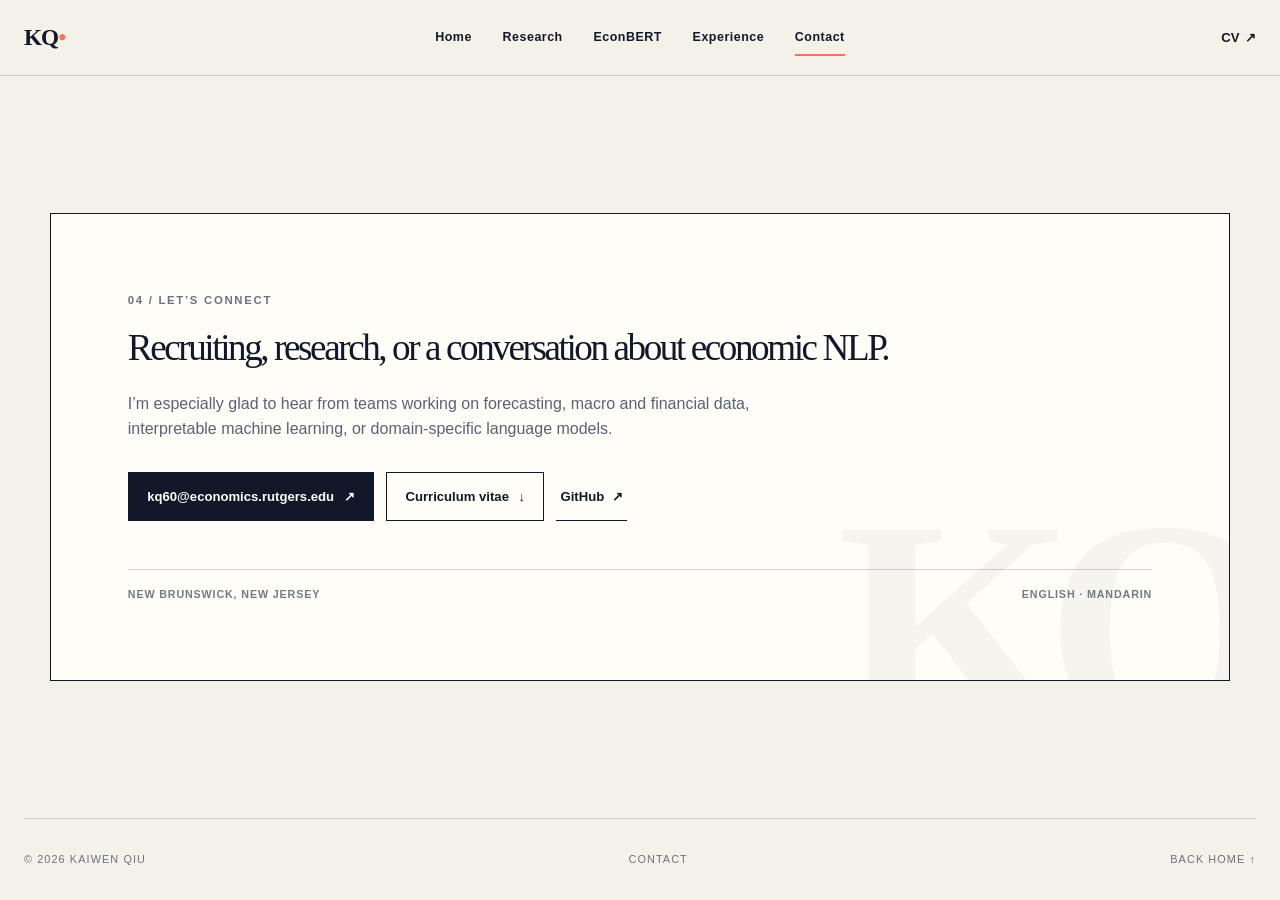
==== commit ca9a4705: "Bust contact styles cache and refine headline" ====
--- a/contact.html
+++ b/contact.html
@@ -11,7 +11,7 @@
     <meta property="og:type" content="website" />
     <meta
       property="og:url"
-      content="https://q136844908.github.io/contact.html"
+      content="https://kaiwenqiu.com/contact.html"
     />
     <meta property="og:title" content="Contact — Kaiwen Qiu" />
     <meta
@@ -20,13 +20,13 @@
     />
     <meta
       property="og:image"
-      content="https://q136844908.github.io/assets/og-preview.jpg"
+      content="https://kaiwenqiu.com/assets/og-preview.jpg"
     />
     <meta name="twitter:card" content="summary_large_image" />
-    <link rel="canonical" href="https://q136844908.github.io/contact.html" />
+    <link rel="canonical" href="https://kaiwenqiu.com/contact.html" />
     <title>Contact — Kaiwen Qiu</title>
     <link rel="icon" href="assets/favicon.svg" />
-    <link rel="stylesheet" href="styles.css" />
+    <link rel="stylesheet" href="styles.css?v=20260906b" />
   </head>
   <body class="subpage contact-page">
     <a class="skip-link" href="#main-content">Skip to content</a>
@@ -44,7 +44,7 @@
       </nav>
       <a
         class="nav-cv"
-        href="assets/Kaiwen_Qiu_CV.pdf"
+        href="assets/Resume_Kaiwen_Sept.pdf"
         target="_blank"
         rel="noreferrer"
         >CV <span aria-hidden="true">↗</span></a
@@ -67,9 +67,8 @@
             >
             <a
               class="button-secondary"
-              href="assets/Kaiwen_Qiu_CV.pdf"
-              target="_blank"
-              rel="noreferrer"
+              href="assets/Resume_Kaiwen_Sept.pdf"
+              download="Kaiwen_Qiu_Resume.pdf"
               >Curriculum vitae <span aria-hidden="true">↓</span></a
             >
             <a
--- a/styles.css
+++ b/styles.css
@@ -542,15 +542,45 @@
 .demo-notice {
   margin-top: 0.9rem;
   padding: 0.72rem;
-  border: 1px solid rgba(255, 112, 88, 0.55);
-  background: rgba(255, 112, 88, 0.08);
+  border: 1px solid rgba(85, 217, 198, 0.45);
+  background: rgba(85, 217, 198, 0.08);
   color: #c9d0df;
   font-size: 0.72rem;
+}
+
+.demo-notice.is-error {
+  border-color: rgba(255, 112, 88, 0.55);
+  background: rgba(255, 112, 88, 0.08);
 }
 
 .demo-notice strong {
   display: block;
   color: var(--white);
+}
+
+.demo-notice > span {
+  display: block;
+  margin-top: 0.15rem;
+}
+
+.demo-progress {
+  display: block;
+  height: 3px;
+  margin-top: 0.6rem;
+  overflow: hidden;
+  background: #34415b;
+}
+
+.demo-progress[hidden] {
+  display: none;
+}
+
+.demo-progress em {
+  display: block;
+  width: 0;
+  height: 100%;
+  background: var(--aqua);
+  transition: width 0.2s ease;
 }
 
 .demo-link {
@@ -1492,6 +1522,22 @@
   font-size: 0.92rem;
 }
 
+.research-intro {
+  grid-template-columns: 1fr;
+  gap: 1.25rem;
+}
+
+.research-intro h1 {
+  font-size: clamp(2.35rem, 4vw, 3.65rem);
+  line-height: 1.02;
+  white-space: nowrap;
+}
+
+.research-intro > p:last-child {
+  max-width: 820px;
+  margin-top: 0.4rem;
+}
+
 .paper-archive {
   border-top: 1px solid var(--ink);
 }
@@ -1934,8 +1980,11 @@
 .contact h1 {
   position: relative;
   z-index: 1;
-  max-width: 980px;
+  max-width: none;
   margin-top: 1.25rem;
+  font-size: clamp(1.85rem, 2.9vw, 2.7rem);
+  line-height: 1.02;
+  white-space: nowrap;
 }
 
 .contact-meta {
@@ -1987,6 +2036,12 @@
   }
 }
 
+@media (max-width: 900px) {
+  .standalone-contact h1 {
+    white-space: normal;
+  }
+}
+
 @media (max-width: 800px) {
   .site-header nav a.active::after {
     bottom: 0.45rem;
@@ -2014,6 +2069,10 @@
 }
 
 @media (max-width: 600px) {
+  .research-intro h1 {
+    white-space: normal;
+  }
+
   .home-directory {
     padding-block: 72px 82px;
   }
